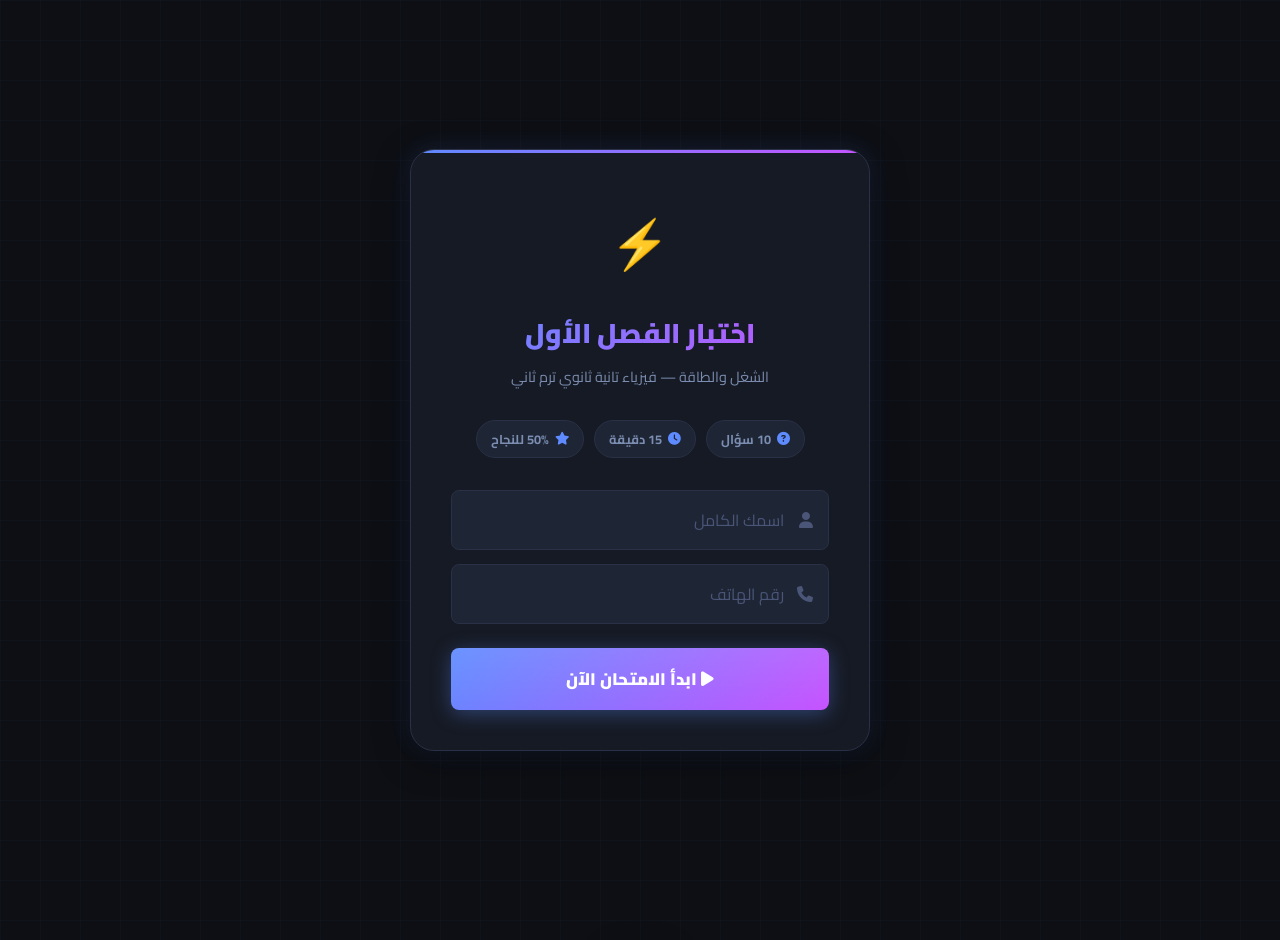
==== exam.html @ a09c2ba0 "exam demo" ====
<!DOCTYPE html>
<html lang="ar" dir="rtl">

<head>
    <meta charset="UTF-8" />
    <meta name="viewport" content="width=device-width, initial-scale=1.0" />
    <title>امتحان — هكر الفيزياء</title>
    <link rel="icon" href="logo.png" type="image/png" />
    <link rel="preconnect" href="https://fonts.googleapis.com" />
    <link
        href="https://fonts.googleapis.com/css2?family=Cairo:wght@400;600;700;800;900&family=JetBrains+Mono:wght@400;700&display=swap"
        rel="stylesheet" />
    <link rel="stylesheet" href="https://cdnjs.cloudflare.com/ajax/libs/font-awesome/6.4.0/css/all.min.css" />

    <style>
        /* ============================================================
       CSS VARIABLES & RESET
    ============================================================ */
        :root {
            --bg: #0d0f14;
            --surface: #161a24;
            --surface2: #1e2535;
            --border: #2a3045;
            --border-glow: #3d4f7a;
            --accent: #5e8bff;
            --accent2: #c653ff;
            --accent-grad: linear-gradient(135deg, #5e8bff, #c653ff);
            --green: #22c55e;
            --red: #ef4444;
            --yellow: #f59e0b;
            --text: #e8ecf5;
            --text-muted: #7b8db0;
            --text-dim: #4a5578;
            --radius: 14px;
            --radius-sm: 8px;
            --shadow: 0 8px 32px rgba(0, 0, 0, 0.5);
            --shadow-glow: 0 0 24px rgba(94, 139, 255, 0.18);
            --font: 'Cairo', sans-serif;
            --mono: 'JetBrains Mono', monospace;
            --timer-color: #5e8bff;
        }

        *,
        *::before,
        *::after {
            box-sizing: border-box;
            margin: 0;
            padding: 0;
        }

        html {
            scroll-behavior: smooth;
        }

        body {
            font-family: var(--font);
            background: var(--bg);
            color: var(--text);
            min-height: 100vh;
            overflow-x: hidden;
            /* subtle grid texture */
            background-image:
                linear-gradient(rgba(94, 139, 255, 0.03) 1px, transparent 1px),
                linear-gradient(90deg, rgba(94, 139, 255, 0.03) 1px, transparent 1px);
            background-size: 40px 40px;
        }

        a {
            color: inherit;
            text-decoration: none;
        }

        button {
            font-family: var(--font);
            cursor: pointer;
        }

        input {
            font-family: var(--font);
        }

        /* ============================================================
       SCROLLBAR
    ============================================================ */
        ::-webkit-scrollbar {
            width: 6px;
        }

        ::-webkit-scrollbar-track {
            background: var(--bg);
        }

        ::-webkit-scrollbar-thumb {
            background: var(--border-glow);
            border-radius: 99px;
        }

        /* ============================================================
       STICKY HEADER / TIMER BAR
    ============================================================ */
        #exam-header {
            position: sticky;
            top: 0;
            z-index: 100;
            background: rgba(13, 15, 20, 0.92);
            backdrop-filter: blur(16px);
            border-bottom: 1px solid var(--border);
            padding: 14px 24px;
            /* 🔒 مخفي دايمًا بالـ default — CSS بيتحكم مش inline style */
            display: none !important;
            align-items: center;
            justify-content: space-between;
            gap: 16px;
        }

        /* ✅ بيظهر بس لما الامتحان يبدأ فعلاً */
        body.exam-active #exam-header {
            display: flex !important;
        }

        .header-title {
            font-size: 1rem;
            font-weight: 800;
            color: var(--text);
            display: flex;
            align-items: center;
            gap: 10px;
        }

        .header-title span {
            background: var(--accent-grad);
            -webkit-background-clip: text;
            background-clip: text;
            -webkit-text-fill-color: transparent;
        }

        /* Progress bar under header */
        #progress-track {
            position: absolute;
            bottom: 0;
            left: 0;
            height: 3px;
            width: 100%;
            background: var(--border);
        }

        #progress-fill {
            height: 100%;
            background: var(--accent-grad);
            transition: width 0.4s ease;
            width: 0%;
        }

        /* Timer */
        #timer-wrap {
            display: flex;
            align-items: center;
            gap: 10px;
            background: var(--surface2);
            border: 1px solid var(--border);
            border-radius: 50px;
            padding: 8px 18px;
            font-family: var(--mono);
            font-weight: 700;
            font-size: 1.1rem;
            color: var(--timer-color);
            transition: color 0.3s, border-color 0.3s, background 0.3s;
            min-width: 110px;
            justify-content: center;
        }

        #timer-wrap.warn {
            color: var(--yellow);
            border-color: var(--yellow);
            background: rgba(245, 158, 11, 0.08);
        }

        #timer-wrap.danger {
            color: var(--red);
            border-color: var(--red);
            background: rgba(239, 68, 68, 0.1);
            animation: timerPulse 1s infinite;
        }

        @keyframes timerPulse {

            0%,
            100% {
                box-shadow: none;
            }

            50% {
                box-shadow: 0 0 16px rgba(239, 68, 68, 0.4);
            }
        }

        /* Question counter chip */
        #q-counter {
            font-size: 0.85rem;
            color: var(--text-muted);
            background: var(--surface2);
            border: 1px solid var(--border);
            border-radius: 50px;
            padding: 6px 14px;
            font-weight: 700;
            white-space: nowrap;
        }

        /* ============================================================
       MAIN WRAPPER
    ============================================================ */
        #app {
            max-width: 780px;
            margin: 0 auto;
            padding: 40px 20px 80px;
        }

        /* ============================================================
       SCREEN HELPERS
    ============================================================ */
        .screen:not(.active) {
            display: none !important;
        }

        .screen.active {
            animation: fadeUp 0.4s ease both;
        }

        @keyframes fadeUp {
            from {
                opacity: 0;
                transform: translateY(18px);
            }

            to {
                opacity: 1;
                transform: translateY(0);
            }
        }

        /* ============================================================
       SCREEN: REGISTRATION
    ============================================================ */
        #screen-register {
            display: flex;
            flex-direction: column;
            align-items: center;
            justify-content: center;
            min-height: calc(100vh - 80px);
            text-align: center;
            gap: 0;
        }

        .register-card {
            background: var(--surface);
            border: 1px solid var(--border);
            border-radius: 24px;
            padding: 48px 40px 40px;
            max-width: 460px;
            width: 100%;
            box-shadow: var(--shadow), var(--shadow-glow);
            position: relative;
            overflow: hidden;
        }

        .register-card::before {
            content: '';
            position: absolute;
            top: 0;
            left: 0;
            right: 0;
            height: 3px;
            background: var(--accent-grad);
        }

        .register-icon {
            font-size: 3rem;
            margin-bottom: 20px;
            display: block;
            animation: iconFloat 3s ease-in-out infinite;
        }

        @keyframes iconFloat {

            0%,
            100% {
                transform: translateY(0);
            }

            50% {
                transform: translateY(-8px);
            }
        }

        .register-card h1 {
            font-size: 1.7rem;
            font-weight: 900;
            margin-bottom: 6px;
            background: var(--accent-grad);
            -webkit-background-clip: text;
            background-clip: text;
            -webkit-text-fill-color: transparent;
        }

        .register-card .subtitle {
            font-size: 0.9rem;
            color: var(--text-muted);
            margin-bottom: 32px;
            line-height: 1.6;
        }

        .exam-meta-chips {
            display: flex;
            justify-content: center;
            gap: 10px;
            flex-wrap: wrap;
            margin-bottom: 32px;
        }

        .chip {
            background: var(--surface2);
            border: 1px solid var(--border);
            border-radius: 50px;
            padding: 6px 14px;
            font-size: 0.8rem;
            font-weight: 700;
            color: var(--text-muted);
            display: flex;
            align-items: center;
            gap: 6px;
        }

        .chip i {
            color: var(--accent);
        }

        /* Form fields */
        .field-group {
            display: flex;
            flex-direction: column;
            gap: 14px;
            margin-bottom: 24px;
        }

        .field-wrap {
            position: relative;
        }

        .field-wrap i {
            position: absolute;
            right: 16px;
            top: 50%;
            transform: translateY(-50%);
            color: var(--text-dim);
            font-size: 1rem;
            pointer-events: none;
            transition: color 0.2s;
        }

        .field-wrap input {
            width: 100%;
            background: var(--surface2);
            border: 1px solid var(--border);
            border-radius: var(--radius-sm);
            padding: 14px 44px 14px 16px;
            font-size: 1rem;
            color: var(--text);
            outline: none;
            transition: border-color 0.2s, box-shadow 0.2s;
            direction: rtl;
        }

        .field-wrap input::placeholder {
            color: var(--text-dim);
        }

        .field-wrap input:focus {
            border-color: var(--accent);
            box-shadow: 0 0 0 3px rgba(94, 139, 255, 0.15);
        }

        .field-wrap input:focus+i {
            color: var(--accent);
        }

        /* warning message */
        #register-warning {
            color: var(--red);
            font-size: 0.85rem;
            margin-bottom: 16px;
            min-height: 20px;
            font-weight: 700;
            display: none;
        }

        /* ============================================================
       PRIMARY BUTTON
    ============================================================ */
        .btn-primary {
            width: 100%;
            background: var(--accent-grad);
            color: white;
            border: none;
            border-radius: var(--radius-sm);
            padding: 15px;
            font-size: 1.05rem;
            font-weight: 900;
            transition: opacity 0.2s, transform 0.15s, box-shadow 0.2s;
            box-shadow: 0 4px 20px rgba(94, 139, 255, 0.35);
            position: relative;
            overflow: hidden;
        }

        .btn-primary:hover {
            opacity: 0.92;
            transform: translateY(-1px);
            box-shadow: 0 6px 28px rgba(94, 139, 255, 0.45);
        }

        .btn-primary:active {
            transform: translateY(0);
        }

        .btn-primary::after {
            content: '';
            position: absolute;
            inset: 0;
            background: linear-gradient(rgba(255, 255, 255, 0.08), transparent);
        }

        /* ============================================================
       SCREEN: EXAM — TYPE B (STANDARD)
    ============================================================ */
        .question-card {
            background: var(--surface);
            border: 1px solid var(--border);
            border-radius: 20px;
            padding: 36px 32px 28px;
            box-shadow: var(--shadow);
            position: relative;
            overflow: hidden;
        }

        .question-card::before {
            content: '';
            position: absolute;
            top: 0;
            right: 0;
            width: 140px;
            height: 140px;
            background: radial-gradient(circle, rgba(94, 139, 255, 0.07) 0%, transparent 70%);
            pointer-events: none;
        }

        .q-number-badge {
            display: inline-flex;
            align-items: center;
            justify-content: center;
            background: var(--accent-grad);
            color: white;
            font-size: 0.8rem;
            font-weight: 900;
            width: 34px;
            height: 34px;
            border-radius: 50%;
            margin-bottom: 18px;
            font-family: var(--mono);
            flex-shrink: 0;
        }

        .q-header {
            display: flex;
            align-items: flex-start;
            gap: 14px;
            margin-bottom: 24px;
        }

        .q-text {
            font-size: 1.15rem;
            font-weight: 700;
            line-height: 1.75;
            color: var(--text);
            flex: 1;
        }

        .q-image {
            width: 100%;
            max-height: 260px;
            object-fit: contain;
            border-radius: var(--radius-sm);
            border: 1px solid var(--border);
            margin-bottom: 24px;
            background: var(--surface2);
        }

        /* Options */
        .options-grid {
            display: flex;
            flex-direction: column;
            gap: 12px;
        }

        .option-btn {
            display: flex;
            align-items: center;
            gap: 14px;
            background: var(--surface2);
            border: 1.5px solid var(--border);
            border-radius: var(--radius-sm);
            padding: 14px 18px;
            font-size: 1rem;
            font-weight: 600;
            color: var(--text);
            text-align: right;
            transition: border-color 0.2s, background 0.2s, transform 0.15s;
            cursor: pointer;
            width: 100%;
        }

        .option-btn:hover:not(:disabled) {
            border-color: var(--accent);
            background: rgba(94, 139, 255, 0.07);
            transform: translateX(-3px);
        }

        .option-btn .opt-letter {
            min-width: 32px;
            height: 32px;
            border-radius: 50%;
            background: var(--surface);
            border: 1.5px solid var(--border);
            display: flex;
            align-items: center;
            justify-content: center;
            font-family: var(--mono);
            font-size: 0.8rem;
            font-weight: 700;
            color: var(--text-muted);
            transition: 0.2s;
            flex-shrink: 0;
        }

        /* Selected */
        .option-btn.selected {
            border-color: var(--accent);
            background: rgba(94, 139, 255, 0.1);
        }

        .option-btn.selected .opt-letter {
            background: var(--accent);
            border-color: var(--accent);
            color: white;
        }

        /* After submit: correct / wrong */
        .option-btn.correct {
            border-color: var(--green) !important;
            background: rgba(34, 197, 94, 0.1) !important;
        }

        .option-btn.correct .opt-letter {
            background: var(--green) !important;
            border-color: var(--green) !important;
            color: white !important;
        }

        .option-btn.wrong {
            border-color: var(--red) !important;
            background: rgba(239, 68, 68, 0.08) !important;
        }

        .option-btn.wrong .opt-letter {
            background: var(--red) !important;
            border-color: var(--red) !important;
            color: white !important;
        }

        .option-btn img.opt-image {
            max-height: 60px;
            object-fit: contain;
            border-radius: 4px;
        }

        /* Option text (fills remaining space) */
        .opt-text {
            flex: 1;
            line-height: 1.5;
        }

        /* Explanation box */
        .explanation-box {
            margin-top: 20px;
            background: rgba(34, 197, 94, 0.07);
            border: 1px solid rgba(34, 197, 94, 0.3);
            border-radius: var(--radius-sm);
            padding: 14px 16px;
            font-size: 0.9rem;
            color: var(--text-muted);
            line-height: 1.65;
            display: none;
            animation: fadeUp 0.3s ease both;
        }

        .explanation-box .exp-label {
            color: var(--green);
            font-weight: 800;
            display: flex;
            align-items: center;
            gap: 6px;
            margin-bottom: 6px;
        }

        /* Navigation buttons */
        .nav-row {
            display: flex;
            justify-content: space-between;
            align-items: center;
            margin-top: 28px;
            gap: 12px;
        }

        .btn-nav {
            background: var(--surface2);
            border: 1px solid var(--border);
            border-radius: var(--radius-sm);
            padding: 12px 24px;
            font-size: 0.95rem;
            font-weight: 700;
            color: var(--text);
            transition: 0.2s;
            display: flex;
            align-items: center;
            gap: 8px;
        }

        .btn-nav:hover {
            border-color: var(--accent);
            background: rgba(94, 139, 255, 0.07);
        }

        .btn-nav:disabled {
            opacity: 0.3;
            cursor: not-allowed;
        }

        .btn-submit-exam {
            background: var(--accent-grad);
            color: white;
            border: none;
            border-radius: var(--radius-sm);
            padding: 13px 28px;
            font-size: 1rem;
            font-weight: 900;
            display: none;
            align-items: center;
            gap: 8px;
            transition: 0.2s;
            box-shadow: 0 4px 20px rgba(94, 139, 255, 0.3);
        }

        .btn-submit-exam:hover {
            transform: translateY(-1px);
            box-shadow: 0 6px 28px rgba(94, 139, 255, 0.45);
        }

        .btn-submit-exam.visible {
            display: flex;
        }

        /* Question map dots */
        #q-map {
            display: flex;
            flex-wrap: wrap;
            gap: 8px;
            margin-bottom: 28px;
            background: var(--surface);
            border: 1px solid var(--border);
            border-radius: var(--radius);
            padding: 16px;
        }

        .q-dot {
            width: 32px;
            height: 32px;
            border-radius: 6px;
            background: var(--surface2);
            border: 1.5px solid var(--border);
            font-size: 0.75rem;
            font-family: var(--mono);
            font-weight: 700;
            color: var(--text-dim);
            display: flex;
            align-items: center;
            justify-content: center;
            cursor: pointer;
            transition: 0.2s;
        }

        .q-dot:hover {
            border-color: var(--accent);
            color: var(--accent);
        }

        .q-dot.answered {
            background: rgba(94, 139, 255, 0.15);
            border-color: var(--accent);
            color: var(--accent);
        }

        .q-dot.current {
            background: var(--accent);
            border-color: var(--accent);
            color: white;
        }

        /* ============================================================
       SCREEN: EXAM — TYPE A (BUBBLE SHEET)
    ============================================================ */
        .exam-images-section {
            margin-bottom: 32px;
        }

        .exam-images-section h3 {
            font-size: 1rem;
            font-weight: 800;
            color: var(--text-muted);
            margin-bottom: 16px;
            display: flex;
            align-items: center;
            gap: 8px;
        }

        .exam-images-grid {
            display: flex;
            flex-direction: column;
            gap: 12px;
        }

        .exam-img {
            width: 100%;
            border-radius: var(--radius);
            border: 1px solid var(--border);
            display: block;
            cursor: zoom-in;
            transition: transform 0.2s;
        }

        .exam-img:hover {
            transform: scale(1.01);
        }

        /* Bubble Sheet */
        .bubble-sheet {
            background: var(--surface);
            border: 1px solid var(--border);
            border-radius: 20px;
            padding: 28px 24px;
            box-shadow: var(--shadow);
        }

        .bubble-sheet h3 {
            font-size: 1.1rem;
            font-weight: 900;
            margin-bottom: 20px;
            color: var(--text);
            display: flex;
            align-items: center;
            gap: 10px;
        }

        .bubble-row {
            display: flex;
            align-items: center;
            gap: 12px;
            padding: 10px 0;
            border-bottom: 1px solid var(--border);
            direction: rtl;
        }

        .bubble-row:last-child {
            border-bottom: none;
        }

        .bubble-q-num {
            font-family: var(--mono);
            font-size: 0.85rem;
            font-weight: 700;
            color: var(--text-muted);
            min-width: 32px;
            text-align: center;
        }

        .bubble-options {
            display: flex;
            gap: 10px;
        }

        .bubble-circle {
            width: 38px;
            height: 38px;
            border-radius: 50%;
            background: var(--surface2);
            border: 2px solid var(--border);
            display: flex;
            align-items: center;
            justify-content: center;
            font-size: 0.85rem;
            font-weight: 800;
            color: var(--text-muted);
            cursor: pointer;
            transition: 0.2s;
            flex-shrink: 0;
        }

        .bubble-circle:hover {
            border-color: var(--accent);
            color: var(--accent);
        }

        .bubble-circle.filled {
            background: var(--accent);
            border-color: var(--accent);
            color: white;
        }

        .bubble-circle.correct {
            background: var(--green) !important;
            border-color: var(--green) !important;
            color: white !important;
        }

        .bubble-circle.wrong {
            background: var(--red) !important;
            border-color: var(--red) !important;
            color: white !important;
        }

        .bubble-submit-row {
            margin-top: 28px;
            text-align: center;
        }

        /* ============================================================
       SCREEN: SUBMITTING (LOADING)
    ============================================================ */
        #screen-submitting {
            display: flex;
            flex-direction: column;
            align-items: center;
            justify-content: center;
            min-height: calc(100vh - 80px);
            text-align: center;
            gap: 20px;
        }

        .spinner {
            width: 56px;
            height: 56px;
            border: 4px solid var(--border);
            border-top-color: var(--accent);
            border-radius: 50%;
            animation: spin 0.8s linear infinite;
        }

        @keyframes spin {
            to {
                transform: rotate(360deg);
            }
        }

        #screen-submitting p {
            color: var(--text-muted);
            font-size: 1rem;
            font-weight: 600;
        }

        /* ============================================================
       SCREEN: RESULTS
    ============================================================ */
        #screen-results {
            display: flex;
            flex-direction: column;
            align-items: center;
            text-align: center;
        }

        .result-card {
            background: var(--surface);
            border: 1px solid var(--border);
            border-radius: 24px;
            padding: 48px 36px 36px;
            max-width: 500px;
            width: 100%;
            box-shadow: var(--shadow), var(--shadow-glow);
            position: relative;
            overflow: hidden;
            margin-bottom: 32px;
        }

        .result-card::before {
            content: '';
            position: absolute;
            top: 0;
            left: 0;
            right: 0;
            height: 3px;
            background: var(--accent-grad);
        }

        .result-emoji {
            font-size: 4rem;
            display: block;
            margin-bottom: 16px;
            animation: iconFloat 3s ease-in-out infinite;
        }

        .result-score-ring {
            position: relative;
            width: 140px;
            height: 140px;
            margin: 0 auto 20px;
        }

        .result-score-ring svg {
            width: 140px;
            height: 140px;
            transform: rotate(-90deg);
        }

        .score-bg-circle {
            fill: none;
            stroke: var(--surface2);
            stroke-width: 10;
        }

        .score-fill-circle {
            fill: none;
            stroke-width: 10;
            stroke-linecap: round;
            stroke-dasharray: 345;
            stroke-dashoffset: 345;
            transition: stroke-dashoffset 1.2s cubic-bezier(0.34, 1.56, 0.64, 1);
        }

        .score-text-wrap {
            position: absolute;
            inset: 0;
            display: flex;
            flex-direction: column;
            align-items: center;
            justify-content: center;
        }

        .score-percent {
            font-family: var(--mono);
            font-size: 1.8rem;
            font-weight: 700;
            color: var(--text);
            line-height: 1;
        }

        .score-label {
            font-size: 0.75rem;
            color: var(--text-muted);
            font-weight: 700;
            margin-top: 4px;
        }

        .result-name {
            font-size: 1.3rem;
            font-weight: 900;
            margin-bottom: 6px;
            background: var(--accent-grad);
            -webkit-background-clip: text;
            background-clip: text;
            -webkit-text-fill-color: transparent;
        }

        .result-detail {
            font-size: 0.9rem;
            color: var(--text-muted);
            margin-bottom: 24px;
            line-height: 1.7;
        }

        .result-stats {
            display: grid;
            grid-template-columns: repeat(3, 1fr);
            gap: 12px;
            margin-bottom: 24px;
        }

        .stat-box {
            background: var(--surface2);
            border: 1px solid var(--border);
            border-radius: var(--radius-sm);
            padding: 14px 10px;
        }

        .stat-box .stat-val {
            font-family: var(--mono);
            font-size: 1.4rem;
            font-weight: 700;
            margin-bottom: 4px;
        }

        .stat-box .stat-key {
            font-size: 0.75rem;
            color: var(--text-muted);
            font-weight: 700;
        }

        .stat-box.correct .stat-val {
            color: var(--green);
        }

        .stat-box.wrong .stat-val {
            color: var(--red);
        }

        .stat-box.score .stat-val {
            color: var(--accent);
        }

        .pass-badge {
            display: inline-flex;
            align-items: center;
            gap: 6px;
            padding: 8px 18px;
            border-radius: 50px;
            font-size: 0.9rem;
            font-weight: 800;
            margin-bottom: 20px;
        }

        .pass-badge.passed {
            background: rgba(34, 197, 94, 0.12);
            border: 1px solid var(--green);
            color: var(--green);
        }

        .pass-badge.failed {
            background: rgba(239, 68, 68, 0.1);
            border: 1px solid var(--red);
            color: var(--red);
        }

        /* Review answers section */
        #review-section {
            width: 100%;
            max-width: 780px;
        }

        #review-section h2 {
            font-size: 1.2rem;
            font-weight: 900;
            margin-bottom: 20px;
            color: var(--text);
            display: flex;
            align-items: center;
            gap: 10px;
        }

        /* ============================================================
       SCREEN: LOCKED (Already submitted)
    ============================================================ */
        #screen-locked {
            display: flex;
            flex-direction: column;
            align-items: center;
            justify-content: center;
            min-height: calc(100vh - 80px);
            text-align: center;
            padding: 40px 20px;
        }

        .locked-card {
            background: var(--surface);
            border: 1px solid var(--border);
            border-radius: 24px;
            padding: 48px 36px;
            max-width: 420px;
            width: 100%;
            box-shadow: var(--shadow);
        }

        .locked-card .lock-icon {
            font-size: 3rem;
            margin-bottom: 16px;
            color: var(--yellow);
            display: block;
        }

        .locked-card h2 {
            font-size: 1.4rem;
            font-weight: 900;
            margin-bottom: 10px;
        }

        .locked-card p {
            color: var(--text-muted);
            line-height: 1.7;
            margin-bottom: 24px;
        }

        .prev-score-display {
            background: var(--surface2);
            border: 1px solid var(--border);
            border-radius: var(--radius-sm);
            padding: 20px;
            margin-bottom: 20px;
        }

        .prev-score-display .big-score {
            font-family: var(--mono);
            font-size: 2.5rem;
            font-weight: 700;
            color: var(--accent);
        }

        .prev-score-display .score-sub {
            font-size: 0.85rem;
            color: var(--text-muted);
            margin-top: 4px;
        }

        /* ============================================================
       NETWORK ERROR TOAST
    ============================================================ */
        #toast {
            position: fixed;
            bottom: 24px;
            left: 50%;
            transform: translateX(-50%) translateY(100px);
            background: #1e2535;
            border: 1px solid var(--border);
            border-radius: 50px;
            padding: 12px 24px;
            font-size: 0.9rem;
            font-weight: 700;
            color: var(--text);
            z-index: 9999;
            transition: transform 0.3s ease;
            white-space: nowrap;
            box-shadow: var(--shadow);
            display: flex;
            align-items: center;
            gap: 8px;
        }

        #toast.show {
            transform: translateX(-50%) translateY(0);
        }

        #toast.error {
            border-color: var(--red);
            color: var(--red);
        }

        #toast.success {
            border-color: var(--green);
            color: var(--green);
        }

        /* ============================================================
       UNANSWERED WARNING MODAL
    ============================================================ */
        #modal-overlay {
            position: fixed;
            inset: 0;
            background: rgba(0, 0, 0, 0.7);
            z-index: 1000;
            display: none;
            align-items: center;
            justify-content: center;
            padding: 20px;
            backdrop-filter: blur(4px);
        }

        #modal-overlay.open {
            display: flex;
        }

        .modal-card {
            background: var(--surface);
            border: 1px solid var(--border);
            border-radius: 20px;
            padding: 36px 28px 28px;
            max-width: 400px;
            width: 100%;
            text-align: center;
            box-shadow: var(--shadow);
            animation: fadeUp 0.3s ease;
        }

        .modal-card h3 {
            font-size: 1.2rem;
            font-weight: 900;
            margin-bottom: 10px;
            color: var(--yellow);
        }

        .modal-card p {
            color: var(--text-muted);
            font-size: 0.95rem;
            line-height: 1.6;
            margin-bottom: 24px;
        }

        .modal-btns {
            display: flex;
            gap: 12px;
            justify-content: center;
        }

        .btn-modal-cancel {
            background: var(--surface2);
            border: 1px solid var(--border);
            border-radius: var(--radius-sm);
            padding: 11px 22px;
            font-size: 0.95rem;
            font-weight: 700;
            color: var(--text);
            transition: 0.2s;
        }

        .btn-modal-cancel:hover {
            border-color: var(--accent);
        }

        .btn-modal-confirm {
            background: linear-gradient(135deg, var(--red), #c026d3);
            color: white;
            border: none;
            border-radius: var(--radius-sm);
            padding: 11px 22px;
            font-size: 0.95rem;
            font-weight: 900;
            transition: 0.2s;
            box-shadow: 0 4px 16px rgba(239, 68, 68, 0.3);
        }

        .btn-modal-confirm:hover {
            transform: translateY(-1px);
        }

        /* ============================================================
       RESPONSIVE
    ============================================================ */
        @media (max-width: 600px) {
            #app {
                padding: 20px 14px 60px;
            }

            .question-card {
                padding: 24px 18px 20px;
            }

            .register-card {
                padding: 32px 22px 28px;
            }

            .q-text {
                font-size: 1.05rem;
            }

            .result-stats {
                grid-template-columns: repeat(3, 1fr);
            }

            .bubble-circle {
                width: 34px;
                height: 34px;
                font-size: 0.8rem;
            }

            .bubble-options {
                gap: 7px;
            }

            #exam-header {
                padding: 12px 14px;
            }

            #q-counter {
                display: none;
            }
        }

        @media (max-width: 400px) {
            .result-stats {
                grid-template-columns: repeat(2, 1fr);
            }

            .bubble-options {
                gap: 5px;
            }

            .bubble-circle {
                width: 30px;
                height: 30px;
            }
        }
    </style>
</head>

<body>

    <!-- ════════════════════════════════════════
       STICKY HEADER (Timer + Progress)
  ════════════════════════════════════════ -->
    <div id="exam-header">
        <div class="header-title">
            <i class="fa-solid fa-atom"
                style="background: var(--accent-grad); -webkit-background-clip: text; background-clip: text; -webkit-text-fill-color: transparent;"></i>
            <span id="header-exam-title">الامتحان</span>
        </div>
        <div id="q-counter">السؤال <span id="q-current">1</span> / <span id="q-total">10</span></div>
        <div id="timer-wrap">
            <i class="fa-solid fa-clock"></i>
            <span id="timer-display">15:00</span>
        </div>
        <div id="progress-track">
            <div id="progress-fill"></div>
        </div>
    </div>

    <div id="app">

        <!-- ════════════════════════════════════
         SCREEN 1: REGISTRATION
    ════════════════════════════════════ -->
        <div id="screen-register" class="screen active">
            <div class="register-card">
                <span class="register-icon">⚡</span>
                <h1 id="reg-title">اختبار الفصل الأول</h1>
                <p class="subtitle" id="reg-subtitle">الشغل والطاقة — فيزياء تانية ثانوي</p>

                <div class="exam-meta-chips">
                    <div class="chip"><i class="fa-solid fa-circle-question"></i> <span id="chip-qcount">10 أسئلة</span>
                    </div>
                    <div class="chip"><i class="fa-solid fa-clock"></i> <span id="chip-time">15 دقيقة</span></div>
                    <div class="chip"><i class="fa-solid fa-star"></i> <span id="chip-pass">50% للنجاح</span></div>
                </div>

                <div class="field-group">
                    <div class="field-wrap">
                        <input type="text" id="input-name" placeholder="اسمك الكامل" autocomplete="name" />
                        <i class="fa-solid fa-user"></i>
                    </div>
                    <div class="field-wrap">
                        <input type="tel" id="input-phone" placeholder="رقم الهاتف" autocomplete="tel"
                            inputmode="numeric" />
                        <i class="fa-solid fa-phone"></i>
                    </div>
                </div>

                <div id="register-warning"></div>

                <button class="btn-primary" onclick="startExam()">
                    <i class="fa-solid fa-play"></i> ابدأ الامتحان الآن
                </button>
            </div>
        </div>

        <!-- ════════════════════════════════════
         SCREEN 2A: STANDARD EXAM (Type B)
    ════════════════════════════════════ -->
        <div id="screen-standard" class="screen">
            <!-- Question map -->
            <div id="q-map"></div>

            <!-- Question card (dynamically rendered) -->
            <div id="question-render"></div>

            <!-- Navigation -->
            <div class="nav-row">
                <button class="btn-nav" id="btn-prev" onclick="navigateQ(-1)" disabled>
                    <i class="fa-solid fa-arrow-right"></i> السابق
                </button>
                <button class="btn-submit-exam" id="btn-submit-standard" onclick="requestSubmit()">
                    <i class="fa-solid fa-paper-plane"></i> تسليم الامتحان
                </button>
                <button class="btn-nav" id="btn-next" onclick="navigateQ(1)">
                    التالي <i class="fa-solid fa-arrow-left"></i>
                </button>
            </div>
        </div>

        <!-- ════════════════════════════════════
         SCREEN 2B: BUBBLE SHEET (Type A)
    ════════════════════════════════════ -->
        <div id="screen-bubble" class="screen">
            <div class="exam-images-section">
                <h3><i class="fa-solid fa-image"></i> ورقة الامتحان</h3>
                <div class="exam-images-grid" id="bubble-images"></div>
            </div>

            <div class="bubble-sheet">
                <h3><i class="fa-solid fa-table-cells"></i> ورقة الإجابات</h3>
                <div id="bubble-rows"></div>
                <div class="bubble-submit-row">
                    <button class="btn-primary" style="max-width:280px;margin:0 auto;" onclick="requestSubmit()">
                        <i class="fa-solid fa-paper-plane"></i> تسليم الامتحان
                    </button>
                </div>
            </div>
        </div>

        <!-- ════════════════════════════════════
         SCREEN 3: SUBMITTING
    ════════════════════════════════════ -->
        <div id="screen-submitting" class="screen">
            <div class="spinner"></div>
            <p>جاري تسليم الامتحان وحفظ نتيجتك…</p>
        </div>

        <!-- ════════════════════════════════════
         SCREEN 4: RESULTS
    ════════════════════════════════════ -->
        <div id="screen-results" class="screen">
            <div class="result-card">
                <span class="result-emoji" id="result-emoji">🎉</span>

                <div class="result-score-ring">
                    <svg viewBox="0 0 120 120">
                        <circle class="score-bg-circle" cx="60" cy="60" r="55" />
                        <circle class="score-fill-circle" id="score-arc" cx="60" cy="60" r="55" />
                    </svg>
                    <div class="score-text-wrap">
                        <div class="score-percent" id="score-percent-txt">0%</div>
                        <div class="score-label">نتيجتك</div>
                    </div>
                </div>

                <div class="result-name" id="result-name-display"></div>

                <div id="pass-badge-wrap"></div>

                <div class="result-stats">
                    <div class="stat-box correct">
                        <div class="stat-val" id="stat-correct">0</div>
                        <div class="stat-key">صح ✅</div>
                    </div>
                    <div class="stat-box wrong">
                        <div class="stat-val" id="stat-wrong">0</div>
                        <div class="stat-key">غلط ❌</div>
                    </div>
                    <div class="stat-box score">
                        <div class="stat-val" id="stat-score">0</div>
                        <div class="stat-key">/ <span id="stat-total">0</span></div>
                    </div>
                </div>

                <p class="result-detail" id="result-message"></p>
            </div>

            <!-- Review section (standard mode only) -->
            <div id="review-section">
                <h2><i class="fa-solid fa-magnifying-glass"></i> مراجعة الإجابات</h2>
                <div id="review-render"></div>
            </div>
        </div>

        <!-- ════════════════════════════════════
         SCREEN 5: LOCKED
    ════════════════════════════════════ -->
        <div id="screen-locked" class="screen">
            <div class="locked-card">
                <span class="lock-icon"><i class="fa-solid fa-lock"></i></span>
                <h2>لقد سبق وأديت هذا الامتحان</h2>
                <p>يمكنك أداء الامتحان مرة واحدة فقط من هذا الجهاز.</p>

                <div class="prev-score-display">
                    <div class="big-score" id="locked-score">—</div>
                    <div class="score-sub" id="locked-detail">—</div>
                </div>

                <a href="index.html">
                    <button class="btn-primary" style="max-width:260px;margin:0 auto;">
                        <i class="fa-solid fa-arrow-right"></i> العودة للمنصة
                    </button>
                </a>
            </div>
        </div>

    </div><!-- /#app -->

    <!-- ════════════════════════════════════
       UNANSWERED QUESTIONS MODAL
  ════════════════════════════════════ -->
    <div id="modal-overlay">
        <div class="modal-card">
            <h3><i class="fa-solid fa-triangle-exclamation"></i> أسئلة بدون إجابة!</h3>
            <p id="modal-message">لديك أسئلة لم تجب عليها. هل أنت متأكد من التسليم؟</p>
            <div class="modal-btns">
                <button class="btn-modal-cancel" onclick="closeModal()">رجوع</button>
                <button class="btn-modal-confirm" onclick="confirmSubmit()">تسليم الآن</button>
            </div>
        </div>
    </div>

    <!-- ════════════════════════════════════
       TOAST
  ════════════════════════════════════ -->
    <div id="toast"></div>


    <!-- ════════════════════════════════════
       LOAD EXAM CONFIG
  ════════════════════════════════════ -->
    <script src="exam-config.js"></script>

    <!-- ════════════════════════════════════
       EXAM ENGINE
  ════════════════════════════════════ -->
    <script>
        /* ============================================================
           EXAM ENGINE — هكر الفيزياء (النسخة الآمنة 🔒)
           التغييرات عن النسخة القديمة:
           ✅ حذف calculateScore() — التصحيح على السيرفر فقط
           ✅ confirmSubmit() يبعت الإجابات ويستنى الرد
           ✅ sendToServer() تستقبل النتيجة كاملة من Code.gs
           ✅ renderReview() تشتغل مع details الجاية من السيرفر
           ✅ زر retry لو الـ network فشل
        ============================================================ */

        // ─── State ───────────────────────────────────────────────────
        const State = {
            name: '',
            phone: '',
            currentQ: 0,
            answers: {},
            timerInterval: null,
            secondsLeft: 0,
            submitted: false,
            questions: [],
        };

        // ─── Helpers ─────────────────────────────────────────────────
        const $ = id => document.getElementById(id);
        const LETTERS = ['أ', 'ب', 'ج', 'د', 'هـ', 'و'];
        const AB_LETTERS = ['A', 'B', 'C', 'D', 'E', 'F'];

        function showScreen(id) {
            document.querySelectorAll('.screen').forEach(s => s.classList.remove('active'));
            $(id).classList.add('active');
        }

        function showToast(msg, type = '', duration = 3500) {
            const t = $('toast');
            t.textContent = '';
            t.className = 'show ' + type;
            const ico = document.createElement('i');
            ico.className = type === 'error' ? 'fa-solid fa-circle-xmark' : 'fa-solid fa-circle-check';
            t.appendChild(ico);
            t.appendChild(document.createTextNode(' ' + msg));
            clearTimeout(t._tid);
            t._tid = setTimeout(() => t.classList.remove('show'), duration);
        }

        function getStorageKey() {
            return 'exam_done__' + EXAM_CONFIG.id;
        }

        // ─── Boot ─────────────────────────────────────────────────────
        window.addEventListener('DOMContentLoaded', () => {
            // ✅ تأكد إن exam-config.js اتحمل صح
            if (typeof EXAM_CONFIG === 'undefined') {
                document.body.innerHTML =
                    '<div style="color:#ef4444;text-align:center;padding:60px 20px;font-family:Cairo,sans-serif;">' +
                    '<h2>⚠️ خطأ في تحميل إعدادات الامتحان</h2>' +
                    '<p>تأكد إن ملف exam-config.js موجود في نفس المجلد.</p></div>';
                return;
            }

            const stored = localStorage.getItem(getStorageKey());
            if (stored) {
                try {
                    const data = JSON.parse(stored);
                    $('locked-score').textContent = data.percent + '%';
                    $('locked-detail').textContent = data.name + ' | ' + data.correct + ' صح من ' + data.total + ' سؤال';
                } catch (e) { /* بيانات تالفة — نعرض الشاشة المقفولة بدون تفاصيل */ }
                // 🔒 الهيدر يفضل مخفي للطلاب المقفولين
                document.body.classList.remove('exam-active');
                showScreen('screen-locked');
                return;
            }

            $('reg-title').textContent = EXAM_CONFIG.title;
            $('reg-subtitle').textContent = EXAM_CONFIG.subtitle;
            $('header-exam-title').textContent = EXAM_CONFIG.title;

            const qCount = EXAM_CONFIG.mode === 'bubble'
                ? EXAM_CONFIG.bubble.totalQuestions
                : EXAM_CONFIG.questions.length;

            $('chip-qcount').textContent = qCount + ' سؤال';
            $('chip-time').textContent = EXAM_CONFIG.duration + ' دقيقة';
            $('chip-pass').textContent = EXAM_CONFIG.passMark + '% للنجاح';

            showScreen('screen-register');
        });

        // ─── Registration ─────────────────────────────────────────────
        function startExam() {
            // ✅ حماية: تأكد إن EXAM_CONFIG اتحمل صح
            if (typeof EXAM_CONFIG === 'undefined') {
                alert('خطأ: ملف إعدادات الامتحان لم يُحمَّل. تأكد من وجود exam-config.js.');
                return;
            }

            const name = $('input-name').value.trim();
            const phone = $('input-phone').value.trim();
            const warn = $('register-warning');

            warn.style.display = 'none';

            if (!name || name.length < 3) {
                warn.textContent = '⚠️ من فضلك أدخل اسمك الكامل (3 حروف على الأقل)';
                warn.style.display = 'block';
                return;
            }
            if (!phone || !/^[0-9+\s]{7,15}$/.test(phone)) {
                warn.textContent = '⚠️ من فضلك أدخل رقم هاتف صحيح';
                warn.style.display = 'block';
                return;
            }

            State.name = name;
            State.phone = phone;

            // ✅ إظهار الهيدر بالـ class مش بـ inline style
            document.body.classList.add('exam-active');
            startTimer();

            if (EXAM_CONFIG.mode === 'bubble') {
                launchBubble();
            } else {
                launchStandard();
            }
        }

        // ─── Timer ────────────────────────────────────────────────────
        function startTimer() {
            State.secondsLeft = EXAM_CONFIG.duration * 60;
            renderTimer();

            State.timerInterval = setInterval(() => {
                State.secondsLeft--;
                renderTimer();

                const tw = $('timer-wrap');
                const ratio = State.secondsLeft / (EXAM_CONFIG.duration * 60);
                tw.classList.toggle('warn', ratio <= 0.33 && ratio > 0.15);
                tw.classList.toggle('danger', ratio <= 0.15);

                if (State.secondsLeft <= 0) {
                    clearInterval(State.timerInterval);
                    showToast('انتهى الوقت! جاري التسليم التلقائي…', 'error', 4000);
                    setTimeout(confirmSubmit, 1500);
                }
            }, 1000);
        }

        function renderTimer() {
            const m = String(Math.floor(State.secondsLeft / 60)).padStart(2, '0');
            const s = String(State.secondsLeft % 60).padStart(2, '0');
            $('timer-display').textContent = m + ':' + s;
        }

        // ═══════════════════════════════════════════════════════════
        //  TYPE B — STANDARD MODE
        // ═══════════════════════════════════════════════════════════
        function launchStandard() {
            State.questions = JSON.parse(JSON.stringify(EXAM_CONFIG.questions));
            $('q-total').textContent = State.questions.length;
            buildQMap();
            renderQuestion(0);
            showScreen('screen-standard');
            updateProgress();
        }

        function buildQMap() {
            const map = $('q-map');
            map.innerHTML = '';
            State.questions.forEach((_, i) => {
                const dot = document.createElement('div');
                dot.className = 'q-dot' + (i === 0 ? ' current' : '');
                dot.id = 'dot-' + i;
                dot.textContent = i + 1;
                dot.onclick = () => navigateToQ(i);
                map.appendChild(dot);
            });
        }

        function renderQuestion(index) {
            State.currentQ = index;
            const q = State.questions[index];
            const total = State.questions.length;

            $('q-current').textContent = index + 1;
            updateProgress();

            document.querySelectorAll('.q-dot').forEach((d, i) => {
                d.classList.toggle('current', i === index);
                d.classList.toggle('answered', i !== index && State.answers[i] !== undefined);
            });

            $('btn-prev').disabled = index === 0;
            $('btn-next').style.display = index === total - 1 ? 'none' : 'flex';
            const submitBtn = $('btn-submit-standard');
            index === total - 1
                ? submitBtn.classList.add('visible')
                : submitBtn.classList.remove('visible');

            const answered = State.answers[index];
            let html = '<div class="question-card">';
            html += '<div class="q-header">';
            html += '<div class="q-number-badge">' + (index + 1) + '</div>';
            html += '<div class="q-text">' + escapeHtml(q.text) + '</div>';
            html += '</div>';

            if (q.image) html += '<img class="q-image" src="' + q.image + '" alt="صورة السؤال" />';

            html += '<div class="options-grid">';
            q.options.forEach((opt, oi) => {
                const isSelected = answered === oi;
                html += '<button class="option-btn' + (isSelected ? ' selected' : '') + '" ';
                html += 'onclick="selectOption(' + index + ',' + oi + ')" id="opt-' + index + '-' + oi + '">';
                html += '<div class="opt-letter">' + LETTERS[oi] + '</div>';
                html += '<div class="opt-text">';
                if (opt.image) html += '<img class="opt-image" src="' + opt.image + '" alt=""/> ';
                html += escapeHtml(opt.text);
                html += '</div></button>';
            });
            html += '</div></div>';

            $('question-render').innerHTML = html;
        }

        function selectOption(qIndex, optIndex) {
            State.answers[qIndex] = optIndex;
            State.questions[qIndex].options.forEach((_, oi) => {
                const btn = document.getElementById('opt-' + qIndex + '-' + oi);
                if (btn) btn.classList.toggle('selected', oi === optIndex);
            });
            const dot = $('dot-' + qIndex);
            if (dot) { dot.classList.add('answered'); dot.classList.remove('current'); }
            updateProgress();
        }

        function navigateQ(dir) {
            const newIndex = State.currentQ + dir;
            if (newIndex >= 0 && newIndex < State.questions.length) renderQuestion(newIndex);
        }

        function navigateToQ(i) { renderQuestion(i); }

        function updateProgress() {
            const total = EXAM_CONFIG.mode === 'bubble'
                ? EXAM_CONFIG.bubble.totalQuestions
                : (State.questions.length || EXAM_CONFIG.questions.length);
            const answered = Object.keys(State.answers).length;
            $('progress-fill').style.width = (total > 0 ? (answered / total) * 100 : 0) + '%';
        }

        // ═══════════════════════════════════════════════════════════
        //  TYPE A — BUBBLE SHEET MODE
        // ═══════════════════════════════════════════════════════════
        function launchBubble() {
            const cfg = EXAM_CONFIG.bubble;
            const imgGrid = $('bubble-images');
            imgGrid.innerHTML = '';
            cfg.examImages.forEach(src => {
                const img = document.createElement('img');
                img.className = 'exam-img';
                img.src = src;
                img.alt = 'ورقة الامتحان';
                img.onclick = () => window.open(src, '_blank');
                imgGrid.appendChild(img);
            });

            const rows = $('bubble-rows');
            rows.innerHTML = '';
            for (let qi = 0; qi < cfg.totalQuestions; qi++) {
                const row = document.createElement('div');
                row.className = 'bubble-row';
                row.innerHTML = '<span class="bubble-q-num">Q' + (qi + 1) + '</span>';
                const opts = document.createElement('div');
                opts.className = 'bubble-options';
                for (let oi = 0; oi < cfg.optionsPerQ; oi++) {
                    const circle = document.createElement('div');
                    circle.className = 'bubble-circle';
                    circle.id = 'bubble-' + qi + '-' + oi;
                    circle.textContent = AB_LETTERS[oi];
                    circle.onclick = () => fillBubble(qi, oi);
                    opts.appendChild(circle);
                }
                row.appendChild(opts);
                rows.appendChild(row);
            }
            showScreen('screen-bubble');
            updateProgress();
        }

        function fillBubble(qi, oi) {
            const cfg = EXAM_CONFIG.bubble;
            for (let x = 0; x < cfg.optionsPerQ; x++) {
                const c = $('bubble-' + qi + '-' + x);
                if (c) c.classList.remove('filled');
            }
            $('bubble-' + qi + '-' + oi).classList.add('filled');
            State.answers[qi] = oi;
            updateProgress();
        }

        // ═══════════════════════════════════════════════════════════
        //  SUBMIT FLOW
        // ═══════════════════════════════════════════════════════════
        function requestSubmit() {
            const totalQ = EXAM_CONFIG.mode === 'bubble'
                ? EXAM_CONFIG.bubble.totalQuestions
                : State.questions.length;
            const unanswered = totalQ - Object.keys(State.answers).length;

            if (unanswered > 0) {
                $('modal-message').textContent =
                    'لديك ' + unanswered + ' سؤال' + (unanswered === 1 ? '' : ' أسئلة') +
                    ' لم تجب عليها. هل أنت متأكد من التسليم؟';
                $('modal-overlay').classList.add('open');
            } else {
                confirmSubmit();
            }
        }

        function closeModal() { $('modal-overlay').classList.remove('open'); }

        // ─── ✅ confirmSubmit المعدّلة — بتبعت للسيرفر وتستنى ────────
        function confirmSubmit() {
            if (State.submitted) return;
            State.submitted = true;
            closeModal();
            clearInterval(State.timerInterval);
            $('exam-header').style.display = 'none';

            // بناء الـ payload — إجابات الطالب بس، بدون أي تصحيح هنا
            const payload = buildPayload();

            // حفظ مؤقت لحماية من تكرار المحاولة
            localStorage.setItem(getStorageKey() + '_pending', JSON.stringify({ name: State.name }));

            showScreen('screen-submitting');
            sendToServer(payload);
        }

        // ─── ✅ buildPayload — يجمع الإجابات بدون correct ───────────
        function buildPayload() {
            const payload = {
                examId: EXAM_CONFIG.id,
                mode: EXAM_CONFIG.mode,
                studentName: State.name,
                phone: State.phone,
            };

            if (EXAM_CONFIG.mode === 'bubble') {
                for (let qi = 0; qi < EXAM_CONFIG.bubble.totalQuestions; qi++) {
                    const chosen = State.answers[qi];
                    payload['Q' + (qi + 1) + '_Answer'] =
                        chosen !== undefined ? AB_LETTERS[chosen] : 'لم يجب';
                }
            } else {
                State.questions.forEach((q, qi) => {
                    const chosen = State.answers[qi];
                    payload['Q' + (qi + 1) + '_Answer'] =
                        chosen !== undefined ? LETTERS[chosen] : 'لم يجب';
                });
            }

            return payload;
        }

        // ─── ✅ sendToServer — يبعت ويستنى النتيجة من Code.gs ────────
        // Google Apps Script لا يدعم CORS مع JSON POST مباشرة.
        // الحل: نبعت كـ FormData — GAS يقرأه من e.parameter.data
        function sendToServer(payload) {
            const formData = new FormData();
            formData.append('data', JSON.stringify(payload));

            fetch(EXAM_CONFIG.sheetsURL, {
                method: 'POST',
                body: formData,
                // ✅ بدون Content-Type header — المتصفح بيحطه تلقائيًا مع FormData
                // ✅ بدون mode:no-cors — عشان نقدر نقرأ الـ response
            })
                .then(res => {
                    if (!res.ok) throw new Error('HTTP ' + res.status);
                    return res.json();
                })
                .then(data => {
                    if (data.status === 'success' && data.result) {
                        const result = {
                            ...data.result,
                            name: State.name,
                            phone: State.phone,
                        };
                        localStorage.setItem(getStorageKey(), JSON.stringify({
                            name: result.name,
                            correct: result.correct,
                            total: result.total,
                            percent: result.percent,
                        }));
                        localStorage.removeItem(getStorageKey() + '_pending');
                        showResults(result);
                    } else {
                        handleNetworkError(payload, data.message || 'خطأ من السيرفر');
                    }
                })
                .catch(err => {
                    handleNetworkError(payload, err.toString());
                });
        }

        // ─── معالجة فشل الإرسال مع زر Retry ─────────────────────────
        function handleNetworkError(payload, errMsg) {
            console.error('Submit error:', errMsg);
            const screen = $('screen-submitting');
            screen.querySelector('p').innerHTML =
                '⚠️ تعذّر الاتصال بالسيرفر.<br>' +
                '<small style="color:var(--text-muted)">إجاباتك محفوظة — جرّب مرة أخرى.</small>';

            // إزالة أي زر retry قديم
            const old = screen.querySelector('.retry-btn');
            if (old) old.remove();

            const retryBtn = document.createElement('button');
            retryBtn.className = 'btn-primary retry-btn';
            retryBtn.style.cssText = 'max-width:220px;margin:16px auto 0;';
            retryBtn.innerHTML = '<i class="fa-solid fa-rotate-right"></i> إعادة المحاولة';
            retryBtn.onclick = () => {
                screen.querySelector('p').textContent = 'جاري إعادة الإرسال…';
                retryBtn.remove();
                sendToServer(payload);
            };
            screen.appendChild(retryBtn);
        }

        // ─── saveToLocalStorage (تُستدعى من sendToServer بعد النجاح) ──
        function saveToLocalStorage(result) {
            localStorage.setItem(getStorageKey(), JSON.stringify({
                name: result.name,
                correct: result.correct,
                total: result.total,
                percent: result.percent,
            }));
        }

        // ═══════════════════════════════════════════════════════════
        //  RESULTS SCREEN
        // ═══════════════════════════════════════════════════════════
        function showResults(result) {
            showScreen('screen-results');

            $('result-emoji').textContent =
                result.percent === 100 ? '🏆' :
                    result.percent >= 80 ? '🎉' :
                        result.percent >= 50 ? '👍' : '📚';

            // Score ring
            const arc = $('score-arc');
            const circumference = 345;
            if (!document.getElementById('grad-pass')) {
                const svg = arc.closest('svg');
                const defs = document.createElementNS('http://www.w3.org/2000/svg', 'defs');
                defs.innerHTML = `
                <linearGradient id="grad-pass" x1="0%" y1="0%" x2="100%" y2="0%">
                    <stop offset="0%"   stop-color="#5e8bff"/>
                    <stop offset="100%" stop-color="#c653ff"/>
                </linearGradient>`;
                svg.prepend(defs);
            }
            arc.style.stroke = result.passed ? 'url(#grad-pass)' : 'var(--red)';
            requestAnimationFrame(() => {
                setTimeout(() => {
                    arc.style.strokeDashoffset =
                        circumference - (result.percent / 100) * circumference;
                }, 100);
            });

            // Animate counter
            let counter = 0;
            const target = result.percent;
            const step = Math.max(1, Math.floor(target / 60));
            const tick = setInterval(() => {
                counter = Math.min(counter + step, target);
                $('score-percent-txt').textContent = counter + '%';
                if (counter >= target) clearInterval(tick);
            }, 20);

            // Stats
            $('result-name-display').textContent = result.name;
            $('stat-correct').textContent = result.correct;
            $('stat-wrong').textContent = result.wrong;
            $('stat-score').textContent = result.correct;
            $('stat-total').textContent = result.total;

            $('pass-badge-wrap').innerHTML = result.passed
                ? '<div class="pass-badge passed"><i class="fa-solid fa-circle-check"></i> ناجح 🎊</div>'
                : '<div class="pass-badge failed"><i class="fa-solid fa-circle-xmark"></i> لم تنجح هذه المرة</div>';

            $('result-message').textContent =
                result.percent === 100 ? 'ممتاز! إجابات مثالية 💯' :
                    result.percent >= 80 ? 'أداء رائع! استمر على هذا المستوى 🔥' :
                        result.percent >= 50 ? 'حصلت على درجة مقبولة. راجع الأسئلة اللي غلطت فيها 📖' :
                            'احتاج تراجع الدرس أكتر. أنت قادر تعملها 💪';

            // ✅ مراجعة الإجابات — details جاية من السيرفر
            if (result.details && result.details.length > 0) {
                renderReview(result.details);
            } else {
                $('review-section').style.display = 'none';
            }

            if (result.percent >= 80) triggerConfetti();
        }

        // ─── ✅ renderReview المعدّلة — تشتغل مع details من السيرفر ──
        function renderReview(details) {
            let html = '';

            details.forEach(d => {
                // نجيب بيانات السؤال من State.questions لعرض نص السؤال والخيارات
                const qObj = State.questions[d.qNumber - 1];

                html += '<div class="question-card" style="margin-bottom:20px;">';
                html += '<div class="q-header">';
                html += '<div class="q-number-badge">' + d.qNumber + '</div>';
                if (qObj) html += '<div class="q-text">' + escapeHtml(qObj.text) + '</div>';
                html += '</div>';

                if (qObj && qObj.image) {
                    html += '<img class="q-image" src="' + qObj.image + '" alt=""/>';
                }

                if (qObj && qObj.options) {
                    // عرض الخيارات مع تمييز الصح والغلط بناءً على ما قاله السيرفر
                    html += '<div class="options-grid">';
                    qObj.options.forEach((opt, oi) => {
                        const letter = LETTERS[oi];
                        const studentPicked = d.studentAns === letter;
                        const isCorrect = d.correctAns === letter;

                        let cls = 'option-btn';
                        if (isCorrect) cls += ' correct';
                        else if (studentPicked && !isCorrect) cls += ' wrong';

                        html += '<button class="' + cls + '" disabled>';
                        html += '<div class="opt-letter">' + letter + '</div>';
                        html += '<div class="opt-text">';
                        if (opt.image) html += '<img class="opt-image" src="' + opt.image + '" alt=""/> ';
                        html += escapeHtml(opt.text);
                        html += '</div></button>';
                    });
                    html += '</div>';
                }

                // التفسير جاي من السيرفر (مش من exam-config.js)
                if (d.explanation) {
                    html += '<div class="explanation-box" style="display:block;">';
                    html += '<div class="exp-label"><i class="fa-solid fa-lightbulb"></i> التفسير</div>';
                    html += escapeHtml(d.explanation);
                    html += '</div>';
                }

                html += '</div>';
            });

            $('review-render').innerHTML = html;
        }

        // ─── Confetti ─────────────────────────────────────────────────
        function triggerConfetti() {
            const colors = ['#5e8bff', '#c653ff', '#22c55e', '#f59e0b', '#fff'];
            for (let i = 0; i < 70; i++) {
                const el = document.createElement('div');
                const size = Math.random() * 10 + 5;
                el.style.cssText = [
                    'position:fixed',
                    'width:' + size + 'px',
                    'height:' + size + 'px',
                    'background:' + colors[Math.floor(Math.random() * colors.length)],
                    'border-radius:' + (Math.random() > 0.5 ? '50%' : '2px'),
                    'top:-20px',
                    'left:' + (Math.random() * 100) + 'vw',
                    'z-index:99999',
                    'pointer-events:none',
                    'animation:cfall ' + (Math.random() * 2.5 + 1.5) + 's ease-in '
                    + (Math.random() * 1.2) + 's forwards'
                ].join(';');
                document.body.appendChild(el);
                setTimeout(() => el.remove(), 5000);
            }
            if (!document.getElementById('confetti-style')) {
                const s = document.createElement('style');
                s.id = 'confetti-style';
                s.textContent = '@keyframes cfall{0%{transform:translateY(0) rotate(0);}100%{transform:translateY(105vh) rotate(720deg);opacity:0;}}';
                document.head.appendChild(s);
            }
        }

        // ─── Utility ──────────────────────────────────────────────────
        function escapeHtml(str) {
            if (!str) return '';
            return str
                .replace(/&/g, '&amp;')
                .replace(/</g, '&lt;')
                .replace(/>/g, '&gt;')
                .replace(/"/g, '&quot;');
        }
    </script>

</body>

</html>
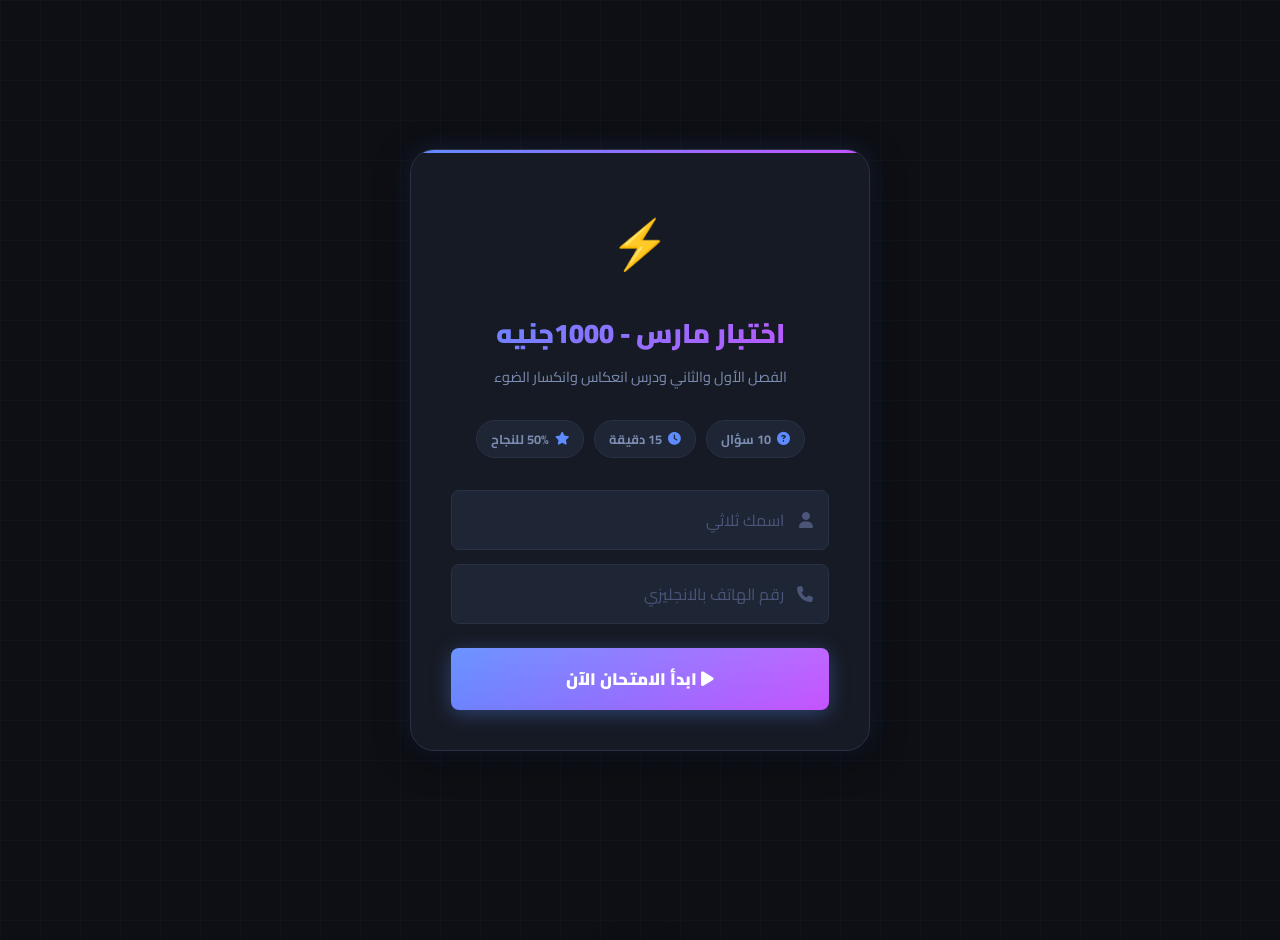
==== commit 2730a961: "remove cheating" ====
--- a/exam.html
+++ b/exam.html
@@ -4,7 +4,7 @@
 <head>
     <meta charset="UTF-8" />
     <meta name="viewport" content="width=device-width, initial-scale=1.0" />
-    <title>امتحان — هكر الفيزياء</title>
+    <title>اختبار مارس - هكر الفيزياء</title>
     <link rel="icon" href="logo.png" type="image/png" />
     <link rel="preconnect" href="https://fonts.googleapis.com" />
     <link
@@ -1062,6 +1062,86 @@
         }
 
         /* ============================================================
+       SCREEN: WAITING (showModelAnswer = false, submitted)
+    ============================================================ */
+        #screen-waiting {
+            display: flex;
+            flex-direction: column;
+            align-items: center;
+            justify-content: center;
+            min-height: calc(100vh - 80px);
+            text-align: center;
+            padding: 40px 20px;
+        }
+
+        .waiting-card {
+            background: var(--surface);
+            border: 1px solid var(--border-glow);
+            border-radius: 24px;
+            padding: 48px 36px;
+            max-width: 460px;
+            width: 100%;
+            box-shadow: var(--shadow), var(--shadow-glow);
+            position: relative;
+            overflow: hidden;
+        }
+
+        .waiting-card::before {
+            content: '';
+            position: absolute;
+            top: 0;
+            left: 0;
+            right: 0;
+            height: 3px;
+            background: linear-gradient(135deg, #f59e0b, #c653ff);
+        }
+
+        .waiting-icon {
+            font-size: 3.2rem;
+            margin-bottom: 18px;
+            display: block;
+            animation: iconFloat 3s ease-in-out infinite;
+        }
+
+        .waiting-card h2 {
+            font-size: 1.4rem;
+            font-weight: 900;
+            margin-bottom: 12px;
+            color: var(--text);
+        }
+
+        .waiting-card .waiting-msg {
+            font-size: 1rem;
+            color: var(--text-muted);
+            line-height: 1.75;
+            margin-bottom: 28px;
+        }
+
+        .waiting-submitted-badge {
+            display: inline-flex;
+            align-items: center;
+            gap: 8px;
+            background: rgba(34, 197, 94, 0.1);
+            border: 1px solid var(--green);
+            color: var(--green);
+            border-radius: 50px;
+            padding: 8px 20px;
+            font-size: 0.9rem;
+            font-weight: 800;
+            margin-bottom: 24px;
+        }
+
+        .waiting-name-display {
+            font-size: 1.1rem;
+            font-weight: 800;
+            background: var(--accent-grad);
+            -webkit-background-clip: text;
+            background-clip: text;
+            -webkit-text-fill-color: transparent;
+            margin-bottom: 6px;
+        }
+
+        /* ============================================================
        SCREEN: LOCKED (Already submitted)
     ============================================================ */
         #screen-locked {
@@ -1333,8 +1413,8 @@
         <div id="screen-register" class="screen active">
             <div class="register-card">
                 <span class="register-icon">⚡</span>
-                <h1 id="reg-title">اختبار الفصل الأول</h1>
-                <p class="subtitle" id="reg-subtitle">الشغل والطاقة — فيزياء تانية ثانوي</p>
+                <h1 id="reg-title">اختبار مارس </h1>
+                <p class="subtitle" id="reg-subtitle">الفصل الأول والثاني ودرس انعكاس وانكسار الضوء</p>
 
                 <div class="exam-meta-chips">
                     <div class="chip"><i class="fa-solid fa-circle-question"></i> <span id="chip-qcount">10 أسئلة</span>
@@ -1345,11 +1425,11 @@
 
                 <div class="field-group">
                     <div class="field-wrap">
-                        <input type="text" id="input-name" placeholder="اسمك الكامل" autocomplete="name" />
+                        <input type="text" id="input-name" placeholder="اسمك ثلاثي" autocomplete="name" />
                         <i class="fa-solid fa-user"></i>
                     </div>
                     <div class="field-wrap">
-                        <input type="tel" id="input-phone" placeholder="رقم الهاتف" autocomplete="tel"
+                        <input type="tel" id="input-phone" placeholder="رقم الهاتف بالانجليزي" autocomplete="tel"
                             inputmode="numeric" />
                         <i class="fa-solid fa-phone"></i>
                     </div>
@@ -1463,13 +1543,37 @@
         </div>
 
         <!-- ════════════════════════════════════
+         SCREEN 4B: WAITING (showModelAnswer=false)
+    ════════════════════════════════════ -->
+        <div id="screen-waiting" class="screen">
+            <div class="waiting-card">
+                <span class="waiting-icon">⏳</span>
+                <div class="waiting-submitted-badge">
+                    <i class="fa-solid fa-circle-check"></i>
+                    تم استلام إجاباتك بنجاح
+                </div>
+                <div class="waiting-name-display" id="waiting-name"></div>
+                <h2>النتيجة غير متاحة الآن</h2>
+                <p class="waiting-msg">
+                    يرجى العودة بعد انتهاء وقت الامتحان لجميع الطلاب<br>
+                    لمشاهدة نتيجتك والإجابات الصحيحة.
+                </p>
+                <a href="index.html">
+                    <button class="btn-primary" style="max-width:260px;margin:0 auto;">
+                        <i class="fa-solid fa-arrow-right"></i> العودة للمنصة
+                    </button>
+                </a>
+            </div>
+        </div>
+
+        <!-- ════════════════════════════════════
          SCREEN 5: LOCKED
     ════════════════════════════════════ -->
         <div id="screen-locked" class="screen">
             <div class="locked-card">
                 <span class="lock-icon"><i class="fa-solid fa-lock"></i></span>
                 <h2>لقد سبق وأديت هذا الامتحان</h2>
-                <p>يمكنك أداء الامتحان مرة واحدة فقط من هذا الجهاز.</p>
+                <p>يمكنك أداء الامتحان مرة واحدة فقط  .</p>
 
                 <div class="prev-score-display">
                     <div class="big-score" id="locked-score">—</div>
@@ -1578,10 +1682,27 @@
             if (stored) {
                 try {
                     const data = JSON.parse(stored);
-                    $('locked-score').textContent = data.percent + '%';
-                    $('locked-detail').textContent = data.name + ' | ' + data.correct + ' صح من ' + data.total + ' سؤال';
-                } catch (e) { /* بيانات تالفة — نعرض الشاشة المقفولة بدون تفاصيل */ }
-                // 🔒 الهيدر يفضل مخفي للطلاب المقفولين
+
+                    // ── نتيجة كاملة موجودة ─────────────────────────────────
+                    if (data.submitted) {
+                        if (EXAM_CONFIG.showModelAnswer) {
+                            // ✅ showModelAnswer أصبح true — نعرض النتائج الكاملة
+                            showResults(data.fullResult);
+                        } else {
+                            // 🔒 showModelAnswer لا يزال false — شاشة الانتظار
+                            $('waiting-name').textContent = data.name || '';
+                            document.body.classList.remove('exam-active');
+                            showScreen('screen-waiting');
+                        }
+                        return;
+                    }
+
+                    // ── بيانات قديمة (نسخة سابقة من النظام بدون fullResult) ──
+                    $('locked-score').textContent = (data.percent ?? '—') + '%';
+                    $('locked-detail').textContent =
+                        (data.name || '') + ' | ' +
+                        (data.correct ?? '—') + ' صح من ' + (data.total ?? '—') + ' سؤال';
+                } catch (e) { /* بيانات تالفة */ }
                 document.body.classList.remove('exam-active');
                 showScreen('screen-locked');
                 return;
@@ -1904,14 +2025,17 @@
                             name: State.name,
                             phone: State.phone,
                         };
-                        localStorage.setItem(getStorageKey(), JSON.stringify({
-                            name: result.name,
-                            correct: result.correct,
-                            total: result.total,
-                            percent: result.percent,
-                        }));
+                        saveToLocalStorage(result);
                         localStorage.removeItem(getStorageKey() + '_pending');
-                        showResults(result);
+
+                        if (EXAM_CONFIG.showModelAnswer) {
+                            // ✅ عرض كامل — درجة + إجابات صحيحة + مراجعة
+                            showResults(result);
+                        } else {
+                            // 🔒 إخفاء النتيجة — شاشة الانتظار فقط
+                            $('waiting-name').textContent = State.name;
+                            showScreen('screen-waiting');
+                        }
                     } else {
                         handleNetworkError(payload, data.message || 'خطأ من السيرفر');
                     }
@@ -1947,11 +2071,16 @@
 
         // ─── saveToLocalStorage (تُستدعى من sendToServer بعد النجاح) ──
         function saveToLocalStorage(result) {
+            // نحفظ كل البيانات دايمًا — العرض يتحكم فيه showModelAnswer
             localStorage.setItem(getStorageKey(), JSON.stringify({
+                submitted: true,
                 name: result.name,
                 correct: result.correct,
                 total: result.total,
                 percent: result.percent,
+                // fullResult يحتوي على details والإجابات الصحيحة
+                // لا يُعرض إلا لما showModelAnswer = true
+                fullResult: result,
             }));
         }
 
@@ -2012,7 +2141,7 @@
                 result.percent === 100 ? 'ممتاز! إجابات مثالية 💯' :
                     result.percent >= 80 ? 'أداء رائع! استمر على هذا المستوى 🔥' :
                         result.percent >= 50 ? 'حصلت على درجة مقبولة. راجع الأسئلة اللي غلطت فيها 📖' :
-                            'احتاج تراجع الدرس أكتر. أنت قادر تعملها 💪';
+                            'محتاج تراجع الدرس أكتر. أنت قادر تعملها 💪';
 
             // ✅ مراجعة الإجابات — details جاية من السيرفر
             if (result.details && result.details.length > 0) {
@@ -2030,8 +2159,10 @@
 
             details.forEach(d => {
                 // نجيب بيانات السؤال من State.questions لعرض نص السؤال والخيارات
-                const qObj = State.questions[d.qNumber - 1];
-
+                const questionsSource = (State.questions && State.questions.length > 0)
+                    ? State.questions
+                    : EXAM_CONFIG.questions;          // ← الـ fallback للـ reload case
+                const qObj = questionsSource[d.qNumber - 1];
                 html += '<div class="question-card" style="margin-bottom:20px;">';
                 html += '<div class="q-header">';
                 html += '<div class="q-number-badge">' + d.qNumber + '</div>';
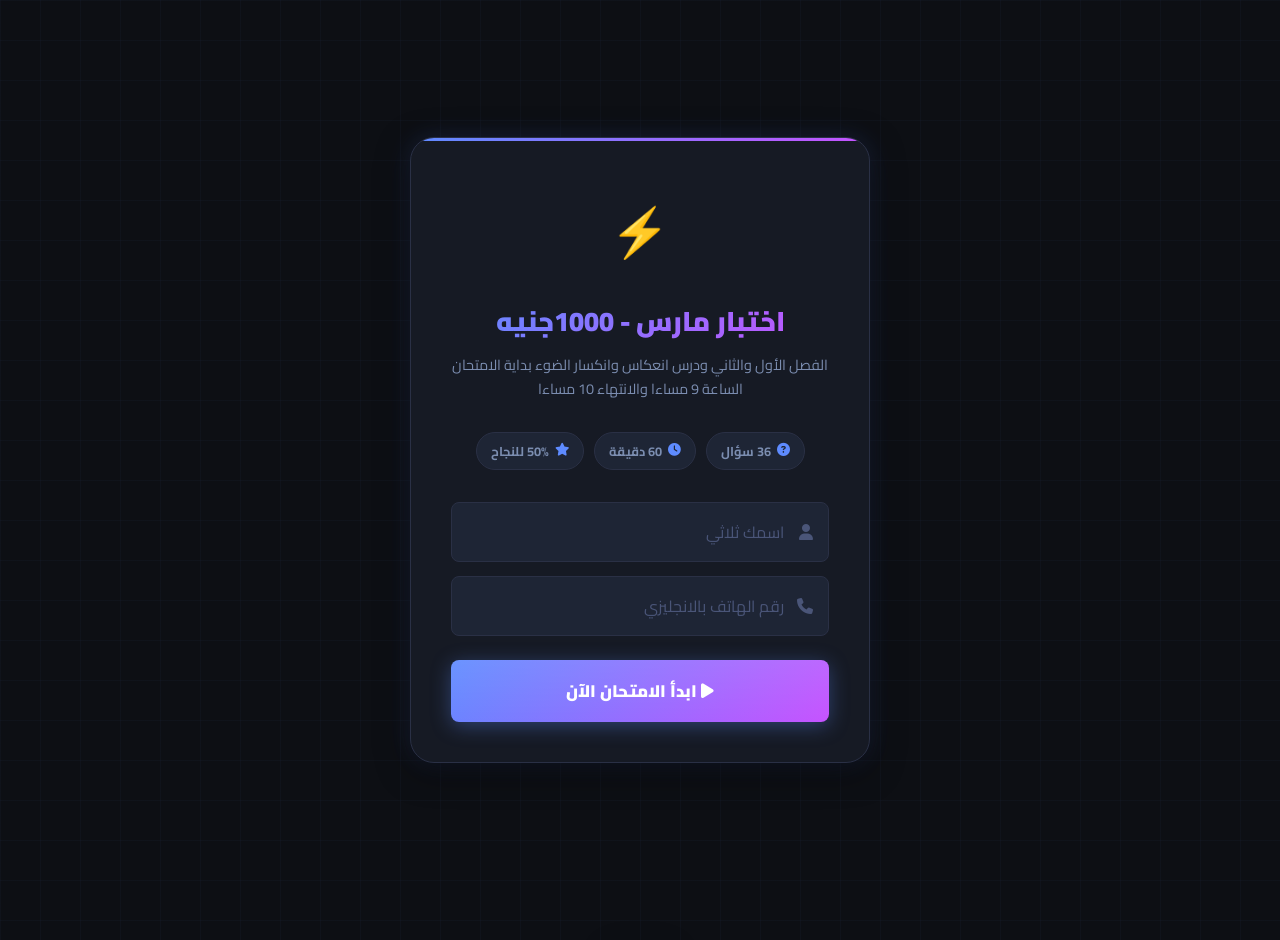
==== commit 93ec4240: "march exam 1000EGP" ====
--- a/exam.html
+++ b/exam.html
@@ -1381,6 +1381,58 @@
                 height: 30px;
             }
         }
+  /* ============================================================
+        unanswered (missed) option style - for review mode
+  ============================================================ */        .option-btn.missed {
+            border-color: var(--yellow) !important;
+            background: rgba(245, 158, 11, 0.1) !important;
+        }
+        .option-btn.missed .opt-letter {
+            background: var(--yellow) !important;
+            border-color: var(--yellow) !important;
+            color: #000 !important;
+        }
+
+        /* ستايل التفسير المخفي (Accordion) */
+        .explanation-box {
+            margin-top: 20px;
+            background: rgba(0, 0, 0, 0.2);
+            border: 1px solid var(--border);
+            border-radius: var(--radius-sm);
+            overflow: hidden;
+            transition: 0.3s;
+        }
+        .exp-header {
+            padding: 14px 16px;
+            color: var(--green);
+            font-weight: 800;
+            cursor: pointer;
+            display: flex;
+            align-items: center;
+            gap: 8px;
+            user-select: none;
+            transition: background 0.2s;
+        }
+        .exp-header:hover {
+            background: rgba(34, 197, 94, 0.05);
+        }
+        .exp-content {
+            padding: 0 16px;
+            max-height: 0;
+            opacity: 0;
+            color: var(--text-muted);
+            line-height: 1.65;
+            transition: all 0.3s ease-in-out;
+        }
+        /* لما الطالب يدوس على التفسير الكلاس open بيضاف */
+        .explanation-box.open .exp-content {
+            max-height: 500px;
+            opacity: 1;
+            padding: 0 16px 16px 16px;
+        }
+        .explanation-box.open .exp-header i.fa-chevron-down {
+            transform: rotate(180deg);
+        }
     </style>
 </head>
 
@@ -1573,7 +1625,7 @@
             <div class="locked-card">
                 <span class="lock-icon"><i class="fa-solid fa-lock"></i></span>
                 <h2>لقد سبق وأديت هذا الامتحان</h2>
-                <p>يمكنك أداء الامتحان مرة واحدة فقط  .</p>
+                <p>يمكنك أداء الامتحان مرة واحدة فقط .</p>
 
                 <div class="prev-score-display">
                     <div class="big-score" id="locked-score">—</div>
@@ -1633,6 +1685,8 @@
         const State = {
             name: '',
             phone: '',
+            studentId: '',      // 🔑 ID ثابت للجهاز — نفس الـ ID على كل browsers
+            tabSwitchCount: 0,  // ⚠️ عدد مرات الخروج من صفحة الامتحان
             currentQ: 0,
             answers: {},
             timerInterval: null,
@@ -1640,6 +1694,37 @@
             submitted: false,
             questions: [],
         };
+
+        // ═══════════════════════════════════════════════════════════
+        //  generateDeviceId — بصمة الجهاز بدون localStorage
+        //
+        //  خصائص Hardware ثابتة مهما غيرت الـ browser:
+        //  screen resolution, color depth, CPU cores, device memory,
+        //  timezone, language, platform
+        //  → SHA-256 → DEV-XXXXXXXXXXXXXXXX (نفس الجهاز = نفس الЭ ID على Chrome وFirefox وSafari)
+        // ══════════════════════════════════════════════════════════
+        async function generateDeviceId() {
+            const props = [
+                screen.width + 'x' + screen.height,
+                screen.colorDepth,
+                navigator.hardwareConcurrency || 0,
+                navigator.deviceMemory || 0,
+                Intl.DateTimeFormat().resolvedOptions().timeZone,
+                navigator.language,
+                navigator.platform || '',
+            ].join('|');
+
+            try {
+                const buf = await crypto.subtle.digest('SHA-256', new TextEncoder().encode(props));
+                const hex = Array.from(new Uint8Array(buf)).map(b => b.toString(16).padStart(2, '0')).join('');
+                return 'DEV-' + hex.substring(0, 16).toUpperCase();
+            } catch (e) {
+                // fallback لو ممش على HTTPS
+                let h = 0;
+                for (let i = 0; i < props.length; i++) h = Math.imul(31, h) + props.charCodeAt(i) | 0;
+                return 'DEV-' + Math.abs(h).toString(16).toUpperCase().padStart(8, '0');
+            }
+        }
 
         // ─── Helpers ─────────────────────────────────────────────────
         const $ = id => document.getElementById(id);
@@ -1668,7 +1753,7 @@
         }
 
         // ─── Boot ─────────────────────────────────────────────────────
-        window.addEventListener('DOMContentLoaded', () => {
+        window.addEventListener('DOMContentLoaded', async () => {
             // ✅ تأكد إن exam-config.js اتحمل صح
             if (typeof EXAM_CONFIG === 'undefined') {
                 document.body.innerHTML =
@@ -1677,6 +1762,10 @@
                     '<p>تأكد إن ملف exam-config.js موجود في نفس المجلد.</p></div>';
                 return;
             }
+
+            // 🔑 توليد بصمة الجهاز فور تحميل الصفحة (مش مخزنة في أي مكان)
+            State.studentId = await generateDeviceId();
+            initAntiCheat();  // ⚠️ تفعيل رادار الخروج
 
             const stored = localStorage.getItem(getStorageKey());
             if (stored) {
@@ -1982,6 +2071,8 @@
                 mode: EXAM_CONFIG.mode,
                 studentName: State.name,
                 phone: State.phone,
+                deviceFingerprint: State.studentId,   // 🔒 بصمة الجهاز
+                tabSwitchCount: State.tabSwitchCount, // ⚠️ عدد مرات الخروج
             };
 
             if (EXAM_CONFIG.mode === 'bubble') {
@@ -2138,7 +2229,7 @@
                 : '<div class="pass-badge failed"><i class="fa-solid fa-circle-xmark"></i> لم تنجح هذه المرة</div>';
 
             $('result-message').textContent =
-                result.percent === 100 ? 'ممتاز! إجابات مثالية 💯' :
+                result.percent === 100 ? 'مبروك عليك ال 1000 جنيه ☺️💵💯' :
                     result.percent >= 80 ? 'أداء رائع! استمر على هذا المستوى 🔥' :
                         result.percent >= 50 ? 'حصلت على درجة مقبولة. راجع الأسئلة اللي غلطت فيها 📖' :
                             'محتاج تراجع الدرس أكتر. أنت قادر تعملها 💪';
@@ -2153,60 +2244,138 @@
             if (result.percent >= 80) triggerConfetti();
         }
 
-        // ─── ✅ renderReview المعدّلة — تشتغل مع details من السيرفر ──
         function renderReview(details) {
-            let html = '';
+            const container = $('review-render');
+
+            // 🛡️ guard
+            if (!Array.isArray(details) || details.length === 0) {
+                container.innerHTML = '<div class="empty-state">لا توجد بيانات للمراجعة</div>';
+                return;
+            }
+
+            // ✅ نحسب مرة واحدة
+            const questionsSource = (State.questions && State.questions.length > 0)
+                ? State.questions
+                : EXAM_CONFIG.questions;
+
+            // ✅ نحولها lookup بالـ id أو qNumber (fallback)
+            const questionsMap = new Map();
+            questionsSource.forEach((q, index) => {
+                const key = q.id ?? (index + 1);
+                questionsMap.set(key, q);
+            });
+
+            const htmlParts = [];
 
             details.forEach(d => {
-                // نجيب بيانات السؤال من State.questions لعرض نص السؤال والخيارات
-                const questionsSource = (State.questions && State.questions.length > 0)
-                    ? State.questions
-                    : EXAM_CONFIG.questions;          // ← الـ fallback للـ reload case
-                const qObj = questionsSource[d.qNumber - 1];
-                html += '<div class="question-card" style="margin-bottom:20px;">';
-                html += '<div class="q-header">';
-                html += '<div class="q-number-badge">' + d.qNumber + '</div>';
-                if (qObj) html += '<div class="q-text">' + escapeHtml(qObj.text) + '</div>';
-                html += '</div>';
-
-                if (qObj && qObj.image) {
-                    html += '<img class="q-image" src="' + qObj.image + '" alt=""/>';
+                const qObj = questionsMap.get(d.qId ?? d.qNumber);
+
+                if (!qObj) {
+                    htmlParts.push(`
+                <div class="question-card error">
+                    <div class="q-header">
+                        <div class="q-number-badge">${d.qNumber ?? '-'}</div>
+                        <div class="q-text">السؤال غير متوفر</div>
+                    </div>
+                </div>
+            `);
+                    return;
                 }
 
-                if (qObj && qObj.options) {
-                    // عرض الخيارات مع تمييز الصح والغلط بناءً على ما قاله السيرفر
-                    html += '<div class="options-grid">';
+                // 🛑 تظبيط حالة السؤال (هل هو صح، غلط، ولا متساب فاضي؟)
+                const isUnanswered = d.studentAns === 'لم يجب' || !d.studentAns;
+                const isCorrect = d.isCorrect;
+
+                // 🎨 تلوين الكارت من بره
+                let borderColor = isCorrect ? 'var(--green)' : (isUnanswered ? 'var(--yellow)' : 'var(--red)');
+                let bgColor = isCorrect ? 'rgba(34, 197, 94, 0.05)' : (isUnanswered ? 'rgba(245, 158, 11, 0.05)' : 'rgba(239, 68, 68, 0.05)');
+
+                htmlParts.push(`<div class="question-card" style="border-color: ${borderColor}; background: ${bgColor};">`);
+
+                // header
+                htmlParts.push(`
+            <div class="q-header" style="align-items: center;">
+                <div class="q-number-badge" style="margin-bottom:0;">${d.qNumber}</div>
+        `);
+
+                // ⚠️ أيقونة الحالة جنب رقم السؤال
+                if (isCorrect) {
+                    htmlParts.push('<div style="color:var(--green); font-size:1.4rem; margin:0 12px;"><i class="fa-solid fa-check"></i></div>');
+                } else if (isUnanswered) {
+                    htmlParts.push('<div style="background:var(--yellow); color:#000; font-size:0.8rem; font-weight:800; padding:4px 12px; border-radius:50px; margin:0 12px;">لم تُجب ⚠️</div>');
+                } else {
+                    htmlParts.push('<div style="color:var(--red); font-size:1.4rem; margin:0 12px;"><i class="fa-solid fa-xmark"></i></div>');
+                }
+
+                htmlParts.push(`<div class="q-text">${escapeHtml(qObj.text)}</div></div>`);
+
+                // صورة السؤال
+                if (qObj.image && isSafeUrl(qObj.image)) {
+                    htmlParts.push(`<img class="q-image" loading="lazy" src="${qObj.image}" alt="صورة السؤال">`);
+                }
+
+                // الخيارات
+                if (Array.isArray(qObj.options)) {
+                    htmlParts.push('<div class="options-grid">');
+
                     qObj.options.forEach((opt, oi) => {
-                        const letter = LETTERS[oi];
+                        const letter = EXAM_CONFIG.mode === 'bubble' ? AB_LETTERS[oi] : LETTERS[oi];
+
                         const studentPicked = d.studentAns === letter;
-                        const isCorrect = d.correctAns === letter;
+                        const isOptCorrect = d.correctAns === letter;
 
                         let cls = 'option-btn';
-                        if (isCorrect) cls += ' correct';
-                        else if (studentPicked && !isCorrect) cls += ' wrong';
-
-                        html += '<button class="' + cls + '" disabled>';
-                        html += '<div class="opt-letter">' + letter + '</div>';
-                        html += '<div class="opt-text">';
-                        if (opt.image) html += '<img class="opt-image" src="' + opt.image + '" alt=""/> ';
-                        html += escapeHtml(opt.text);
-                        html += '</div></button>';
+                        if (isOptCorrect) cls += ' correct';
+                        else if (studentPicked && !isOptCorrect) cls += ' wrong';
+                        else if (isUnanswered && isOptCorrect) cls += ' missed'; // للإجابة الصح اللي سابها
+
+                        // بهتان للخيارات الغلط لو هو مجاوبش أصلاً عشان الصح يبرز
+                        let extraStyle = (isUnanswered && !isOptCorrect) ? 'style="opacity: 0.5;"' : '';
+
+                        htmlParts.push(`<button class="${cls}" disabled ${extraStyle}>`);
+                        htmlParts.push(`<div class="opt-letter">${letter}</div>`);
+                        htmlParts.push('<div class="opt-text">');
+
+                        if (opt.image && isSafeUrl(opt.image)) {
+                            htmlParts.push(`<img class="opt-image" loading="lazy" src="${opt.image}" alt="صورة خيار">`);
+                        }
+
+                        htmlParts.push(escapeHtml(opt.text || ''));
+                        htmlParts.push('</div></button>');
                     });
-                    html += '</div>';
+
+                    htmlParts.push('</div>');
                 }
 
-                // التفسير جاي من السيرفر (مش من exam-config.js)
+                // التفسير (toggle)
                 if (d.explanation) {
-                    html += '<div class="explanation-box" style="display:block;">';
-                    html += '<div class="exp-label"><i class="fa-solid fa-lightbulb"></i> التفسير</div>';
-                    html += escapeHtml(d.explanation);
-                    html += '</div>';
+                    htmlParts.push(`
+                <div class="explanation-box">
+                    <div class="exp-header" onclick="this.parentElement.classList.toggle('open')">
+                        <i class="fa-solid fa-lightbulb"></i> عرض التفسير
+                        <i class="fa-solid fa-chevron-down" style="margin-right:auto; font-size:0.8rem;"></i>
+                    </div>
+                    <div class="exp-content">
+                        ${escapeHtml(d.explanation)}
+                    </div>
+                </div>
+            `);
                 }
 
-                html += '</div>';
+                htmlParts.push('</div>');
             });
 
-            $('review-render').innerHTML = html;
+            container.innerHTML = htmlParts.join('');
+            container.scrollIntoView({ behavior: 'smooth' });
+        }
+
+        function isSafeUrl(url) {
+            try {
+                const u = new URL(url, window.location.origin);
+                return ['http:', 'https:', 'data:'].includes(u.protocol);
+            } catch {
+                return false;
+            }
         }
 
         // ─── Confetti ─────────────────────────────────────────────────
@@ -2239,6 +2408,63 @@
             }
         }
 
+        // ══════════════════════════════════════════════════════════
+        //  initAntiCheat — رادار تتبع الخروج من صفحة الامتحان
+        //  بيشتغل بس لما يكون body.exam-active — عشان ميتعدش قبل / بعد الامتحان
+        // ══════════════════════════════════════════════════════════
+        function initAntiCheat() {
+            // ── إنشاء بانر التحذير مرة واحدة (JavaScript) —————
+            if (!document.getElementById('tab-warning-banner')) {
+                const banner = document.createElement('div');
+                banner.id = 'tab-warning-banner';
+                banner.style.cssText = [
+                    'display:none',
+                    'position:fixed',
+                    'top:0', 'left:0', 'right:0',
+                    'z-index:99999',
+                    'background:#b91c1c',
+                    'color:#fff',
+                    'font-family:Cairo,sans-serif',
+                    'font-size:0.95rem',
+                    'font-weight:800',
+                    'padding:14px 24px',
+                    'text-align:center',
+                    'box-shadow:0 4px 20px rgba(185,28,28,0.5)',
+                    'animation:bannerIn 0.3s ease',
+                ].join(';');
+                document.body.appendChild(banner);
+
+                // CSS animation للبانر
+                if (!document.getElementById('anti-cheat-style')) {
+                    const s = document.createElement('style');
+                    s.id = 'anti-cheat-style';
+                    s.textContent = '@keyframes bannerIn{from{transform:translateY(-100%);opacity:0}to{transform:translateY(0);opacity:1}}';
+                    document.head.appendChild(s);
+                }
+            }
+
+            // ── Visibility change listener ——————————————————————
+            document.addEventListener('visibilitychange', () => {
+                // ميشغلش غير لما يكون الامتحان شغال
+                if (!document.body.classList.contains('exam-active')) return;
+
+                if (document.hidden) {
+                    // الطالب خرج — نعد العداد
+                    State.tabSwitchCount++;
+                } else {
+                    // الطالب رجع — نعرض التحذير
+                    const banner = document.getElementById('tab-warning-banner');
+                    if (banner) {
+                        banner.innerHTML = '\u26a0\ufe0f تم تسجيل خروجك من الصفحة &nbsp;<strong>(المرة ' + State.tabSwitchCount + ')</strong>&nbsp; وسيتم إرسال هذا للمشرف';
+                        banner.style.display = 'block';
+                        clearTimeout(banner._tid);
+                        banner._tid = setTimeout(() => { banner.style.display = 'none'; }, 6000);
+                    }
+                    showToast('\u26a0\ufe0f خروجك من الصفحة تم تسجيله! (المرة ' + State.tabSwitchCount + ')', 'error', 5000);
+                }
+            });
+        }
+
         // ─── Utility ──────────────────────────────────────────────────
         function escapeHtml(str) {
             if (!str) return '';
